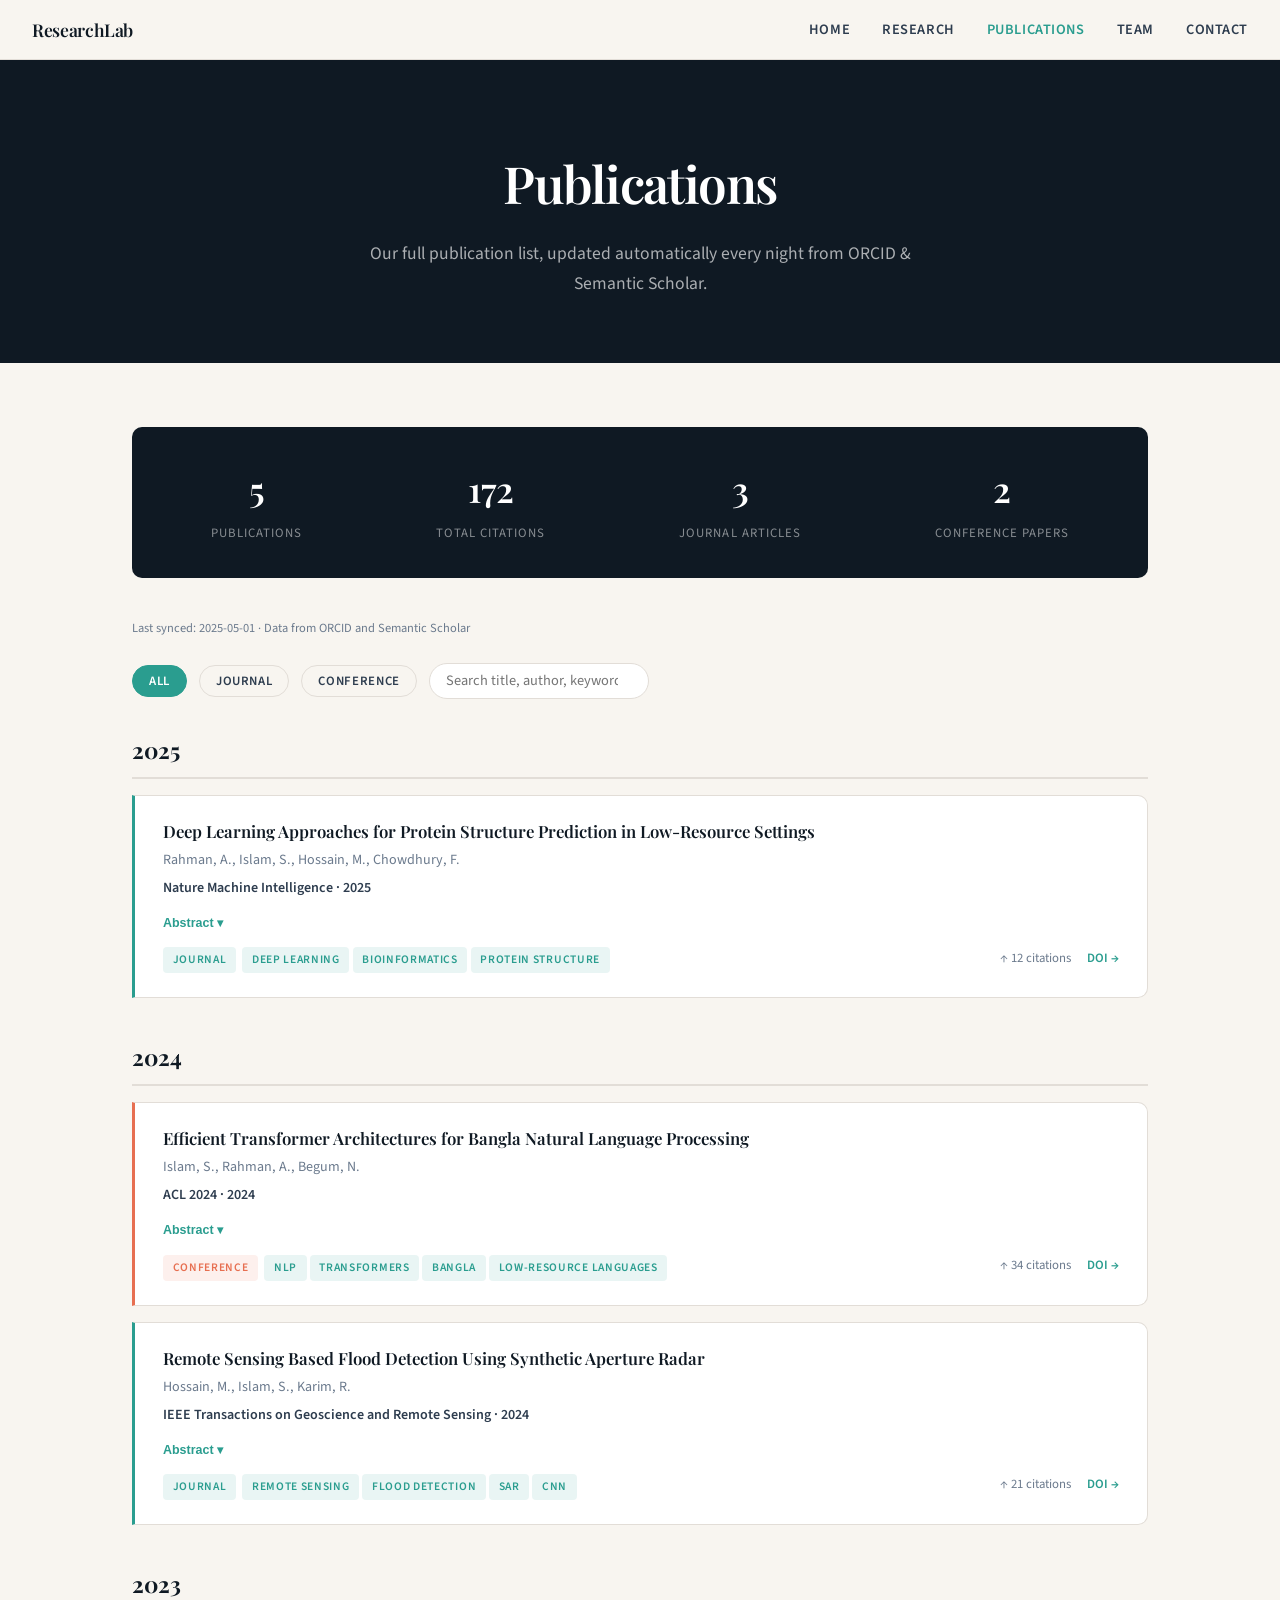
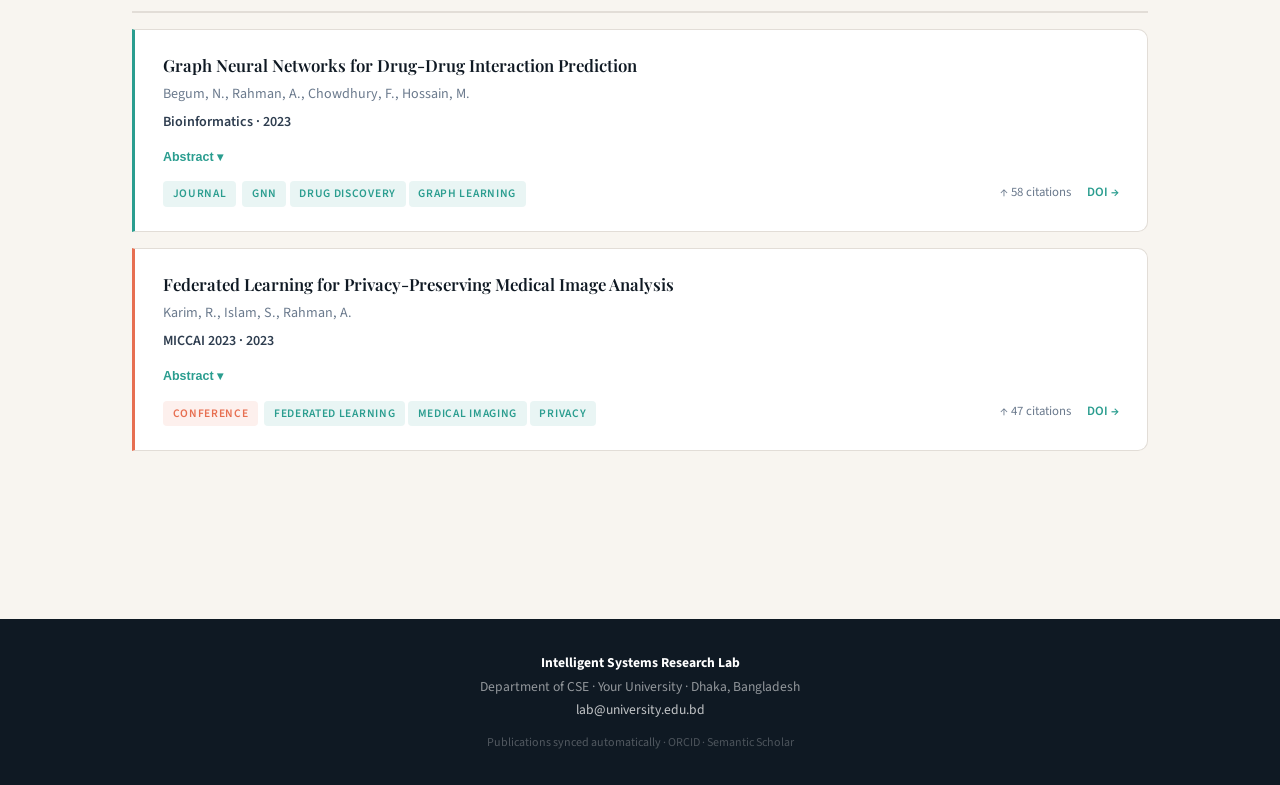
==== publications.html @ f10a3246 "Add files via upload" ====
<!DOCTYPE html>
<html lang="en">
<head>
  <meta charset="UTF-8"/>
  <meta name="viewport" content="width=device-width, initial-scale=1.0"/>
  <meta name="description" content="Full publication list — updated automatically from ORCID and Semantic Scholar."/>
  <title>Publications — ResearchLab</title>
  <link rel="stylesheet" href="css/style.css"/>
</head>
<body>

<nav>
  <a class="nav-logo" href="index.html">ResearchLab</a>
  <ul class="nav-links">
    <li><a href="index.html">Home</a></li>
    <li><a href="research.html">Research</a></li>
    <li><a href="publications.html" class="active">Publications</a></li>
    <li><a href="team.html">Team</a></li>
    <li><a href="contact.html">Contact</a></li>
  </ul>
</nav>

<div class="page-hero">
  <h1>Publications</h1>
  <p>Our full publication list, updated automatically every night from ORCID &amp; Semantic Scholar.</p>
</div>

<section>
  <div class="container">

    <!-- Stats -->
    <div class="stats-bar" style="margin-bottom:2.5rem;justify-content:space-around;">
      <div class="stat"><span class="stat-number" id="total-pubs">—</span><span class="stat-label">Publications</span></div>
      <div class="stat"><span class="stat-number" id="total-citations">—</span><span class="stat-label">Total citations</span></div>
      <div class="stat"><span class="stat-number" id="total-journals">—</span><span class="stat-label">Journal articles</span></div>
      <div class="stat"><span class="stat-number" id="total-confs">—</span><span class="stat-label">Conference papers</span></div>
    </div>

    <!-- Last updated -->
    <p class="updated-note" id="last-updated"></p>

    <!-- Filters -->
    <div class="filter-bar">
      <button class="filter-btn active" data-filter="all">All</button>
      <button class="filter-btn" data-filter="journal">Journal</button>
      <button class="filter-btn type-conf" data-filter="conference">Conference</button>
      <input type="search" id="search-box" placeholder="Search title, author, keyword…"/>
    </div>

    <!-- Year groups rendered here -->
    <div id="pub-list">
      <p style="color:var(--ink-3);">Loading publications…</p>
    </div>

  </div>
</section>

<footer>
  <strong>Intelligent Systems Research Lab</strong><br>
  Department of CSE · Your University · Dhaka, Bangladesh<br>
  <a href="mailto:lab@university.edu.bd">lab@university.edu.bd</a>
  <p style="margin-top:0.75rem;font-size:0.75rem;opacity:0.5;">Publications synced automatically · <a href="https://orcid.org" target="_blank" rel="noopener" style="color:rgba(255,255,255,0.5)">ORCID</a> · <a href="https://semanticscholar.org" target="_blank" rel="noopener" style="color:rgba(255,255,255,0.5)">Semantic Scholar</a></p>
</footer>

<script src="js/publications.js"></script>
</body>
</html>
---- css/style.css ----
/* ── Fonts ── */
@import url('https://fonts.googleapis.com/css2?family=Playfair+Display:wght@400;600&family=Source+Sans+3:wght@300;400;600&display=swap');

/* ── Variables ── */
:root {
  --ink:     #0f1923;
  --ink-2:   #2e3d4f;
  --ink-3:   #6b7a8d;
  --bg:      #f8f5f0;
  --bg-card: #ffffff;
  --accent:  #2a9d8f;
  --accent-2:#e76f51;
  --border:  #e2ddd7;
  --font-head: 'Playfair Display', Georgia, serif;
  --font-body: 'Source Sans 3', sans-serif;
  --radius: 10px;
  --shadow: 0 2px 16px rgba(15,25,35,0.07);
}

/* ── Reset ── */
*, *::before, *::after { box-sizing: border-box; margin: 0; padding: 0; }
html { scroll-behavior: smooth; }
body {
  font-family: var(--font-body);
  font-size: 16px;
  line-height: 1.7;
  color: var(--ink);
  background: var(--bg);
}
img { max-width: 100%; display: block; }
a { color: var(--accent); text-decoration: none; }
a:hover { text-decoration: underline; }

/* ── Nav ── */
nav {
  position: sticky;
  top: 0;
  z-index: 100;
  background: rgba(248,245,240,0.92);
  backdrop-filter: blur(10px);
  border-bottom: 1px solid var(--border);
  padding: 0 2rem;
  display: flex;
  align-items: center;
  justify-content: space-between;
  height: 60px;
}
.nav-logo {
  font-family: var(--font-head);
  font-size: 1.1rem;
  color: var(--ink);
  font-weight: 600;
  letter-spacing: -0.02em;
}
.nav-links { display: flex; gap: 2rem; list-style: none; }
.nav-links a {
  font-size: 0.9rem;
  font-weight: 600;
  color: var(--ink-2);
  letter-spacing: 0.04em;
  text-transform: uppercase;
  transition: color 0.2s;
}
.nav-links a:hover, .nav-links a.active { color: var(--accent); text-decoration: none; }

/* ── Page hero ── */
.page-hero {
  background: var(--ink);
  color: #fff;
  padding: 5rem 2rem 4rem;
  text-align: center;
}
.page-hero h1 {
  font-family: var(--font-head);
  font-size: clamp(2rem, 5vw, 3.2rem);
  font-weight: 600;
  margin-bottom: 0.75rem;
  letter-spacing: -0.03em;
}
.page-hero p {
  font-size: 1.1rem;
  color: rgba(255,255,255,0.65);
  max-width: 560px;
  margin: 0 auto;
}

/* ── Container ── */
.container { max-width: 1080px; margin: 0 auto; padding: 0 2rem; }

/* ── Section ── */
section { padding: 4rem 0; }
.section-label {
  font-size: 0.75rem;
  font-weight: 600;
  letter-spacing: 0.12em;
  text-transform: uppercase;
  color: var(--accent);
  margin-bottom: 0.5rem;
}
.section-title {
  font-family: var(--font-head);
  font-size: clamp(1.6rem, 3vw, 2.2rem);
  font-weight: 600;
  color: var(--ink);
  margin-bottom: 1rem;
  letter-spacing: -0.02em;
}
.section-sub {
  color: var(--ink-3);
  font-size: 1rem;
  max-width: 560px;
  margin-bottom: 2.5rem;
}

/* ── Cards grid ── */
.grid-3 { display: grid; grid-template-columns: repeat(auto-fill, minmax(300px, 1fr)); gap: 1.5rem; }
.grid-2 { display: grid; grid-template-columns: repeat(auto-fill, minmax(400px, 1fr)); gap: 1.5rem; }

.card {
  background: var(--bg-card);
  border: 1px solid var(--border);
  border-radius: var(--radius);
  padding: 1.75rem;
  box-shadow: var(--shadow);
  transition: transform 0.2s, box-shadow 0.2s;
}
.card:hover {
  transform: translateY(-3px);
  box-shadow: 0 8px 32px rgba(15,25,35,0.12);
}

/* ── Tags ── */
.tag {
  display: inline-block;
  font-size: 0.72rem;
  font-weight: 600;
  letter-spacing: 0.06em;
  text-transform: uppercase;
  padding: 0.2rem 0.6rem;
  border-radius: 4px;
  background: rgba(42,157,143,0.1);
  color: var(--accent);
  margin: 0.2rem 0.2rem 0 0;
}
.tag.type-journal { background: rgba(42,157,143,0.1); color: var(--accent); }
.tag.type-conference { background: rgba(231,111,81,0.1); color: var(--accent-2); }

/* ── Publication item ── */
.pub-item {
  background: var(--bg-card);
  border: 1px solid var(--border);
  border-left: 3px solid var(--accent);
  border-radius: 0 var(--radius) var(--radius) 0;
  padding: 1.5rem 1.75rem;
  margin-bottom: 1rem;
  transition: box-shadow 0.2s;
}
.pub-item.conference { border-left-color: var(--accent-2); }
.pub-item:hover { box-shadow: var(--shadow); }
.pub-title {
  font-family: var(--font-head);
  font-size: 1.05rem;
  font-weight: 600;
  color: var(--ink);
  margin-bottom: 0.35rem;
  line-height: 1.4;
}
.pub-title a { color: var(--ink); }
.pub-title a:hover { color: var(--accent); text-decoration: none; }
.pub-authors { font-size: 0.88rem; color: var(--ink-3); margin-bottom: 0.25rem; }
.pub-venue {
  font-size: 0.88rem;
  font-weight: 600;
  color: var(--ink-2);
  margin-bottom: 0.5rem;
}
.pub-abstract {
  font-size: 0.88rem;
  color: var(--ink-3);
  margin: 0.5rem 0 0.75rem;
  display: none;
  line-height: 1.6;
}
.pub-meta {
  display: flex;
  align-items: center;
  gap: 1rem;
  flex-wrap: wrap;
  margin-top: 0.5rem;
}
.pub-citations {
  font-size: 0.8rem;
  color: var(--ink-3);
  display: flex;
  align-items: center;
  gap: 0.3rem;
}
.pub-tags { flex: 1; }
.pub-link {
  font-size: 0.8rem;
  font-weight: 600;
  color: var(--accent);
}

/* ── Filter bar ── */
.filter-bar {
  display: flex;
  gap: 0.75rem;
  flex-wrap: wrap;
  margin-bottom: 2rem;
  align-items: center;
}
.filter-btn {
  font-family: var(--font-body);
  font-size: 0.8rem;
  font-weight: 600;
  letter-spacing: 0.05em;
  text-transform: uppercase;
  padding: 0.4rem 1rem;
  border-radius: 999px;
  border: 1.5px solid var(--border);
  background: transparent;
  color: var(--ink-2);
  cursor: pointer;
  transition: all 0.18s;
}
.filter-btn:hover, .filter-btn.active {
  background: var(--accent);
  border-color: var(--accent);
  color: #fff;
}
.filter-btn.type-conf.active { background: var(--accent-2); border-color: var(--accent-2); }

#search-box {
  font-family: var(--font-body);
  font-size: 0.9rem;
  padding: 0.4rem 1rem;
  border-radius: 999px;
  border: 1.5px solid var(--border);
  background: var(--bg-card);
  color: var(--ink);
  width: 220px;
  transition: border-color 0.2s;
}
#search-box:focus { outline: none; border-color: var(--accent); }

/* ── Stats bar ── */
.stats-bar {
  display: flex;
  gap: 2.5rem;
  padding: 2rem;
  background: var(--ink);
  border-radius: var(--radius);
  margin-bottom: 3rem;
  flex-wrap: wrap;
}
.stat { text-align: center; }
.stat-number {
  font-family: var(--font-head);
  font-size: 2.2rem;
  font-weight: 600;
  color: #fff;
  display: block;
}
.stat-label { font-size: 0.8rem; color: rgba(255,255,255,0.5); text-transform: uppercase; letter-spacing: 0.08em; }

/* ── Team cards ── */
.team-card {
  background: var(--bg-card);
  border: 1px solid var(--border);
  border-radius: var(--radius);
  padding: 1.5rem;
  text-align: center;
  box-shadow: var(--shadow);
  transition: transform 0.2s;
}
.team-card:hover { transform: translateY(-3px); }
.team-avatar {
  width: 80px; height: 80px;
  border-radius: 50%;
  background: var(--ink);
  color: #fff;
  font-family: var(--font-head);
  font-size: 1.6rem;
  display: flex; align-items: center; justify-content: center;
  margin: 0 auto 1rem;
}
.team-name { font-family: var(--font-head); font-size: 1.05rem; font-weight: 600; margin-bottom: 0.2rem; }
.team-role { font-size: 0.82rem; color: var(--accent); font-weight: 600; text-transform: uppercase; letter-spacing: 0.06em; margin-bottom: 0.4rem; }
.team-field { font-size: 0.85rem; color: var(--ink-3); }
.team-links { margin-top: 0.75rem; display: flex; gap: 0.5rem; justify-content: center; flex-wrap: wrap; }
.team-links a {
  font-size: 0.75rem; font-weight: 600;
  padding: 0.2rem 0.6rem;
  border: 1px solid var(--border);
  border-radius: 4px;
  color: var(--ink-2);
  transition: all 0.15s;
}
.team-links a:hover { border-color: var(--accent); color: var(--accent); text-decoration: none; }

/* ── News items ── */
.news-item {
  display: flex;
  gap: 1.5rem;
  padding: 1.25rem 0;
  border-bottom: 1px solid var(--border);
  align-items: flex-start;
}
.news-date {
  font-size: 0.78rem;
  font-weight: 600;
  color: var(--ink-3);
  text-transform: uppercase;
  letter-spacing: 0.06em;
  min-width: 70px;
  padding-top: 0.2rem;
}
.news-content h4 { font-size: 0.95rem; font-weight: 600; margin-bottom: 0.2rem; }
.news-content p { font-size: 0.85rem; color: var(--ink-3); }

/* ── Footer ── */
footer {
  background: var(--ink);
  color: rgba(255,255,255,0.55);
  text-align: center;
  padding: 2rem;
  font-size: 0.85rem;
  margin-top: 4rem;
}
footer a { color: rgba(255,255,255,0.75); }
footer strong { color: #fff; }

/* ── Utility ── */
.text-center { text-align: center; }
.mt-1 { margin-top: 1rem; }
.no-results { text-align: center; padding: 3rem; color: var(--ink-3); font-size: 0.95rem; }
.updated-note { font-size: 0.78rem; color: var(--ink-3); margin-bottom: 1.5rem; }

/* ── Responsive ── */
@media (max-width: 640px) {
  nav { padding: 0 1rem; }
  .nav-links { gap: 1rem; }
  .nav-links a { font-size: 0.8rem; }
  .container { padding: 0 1rem; }
  .stats-bar { gap: 1.5rem; justify-content: center; }
  .grid-2 { grid-template-columns: 1fr; }
}
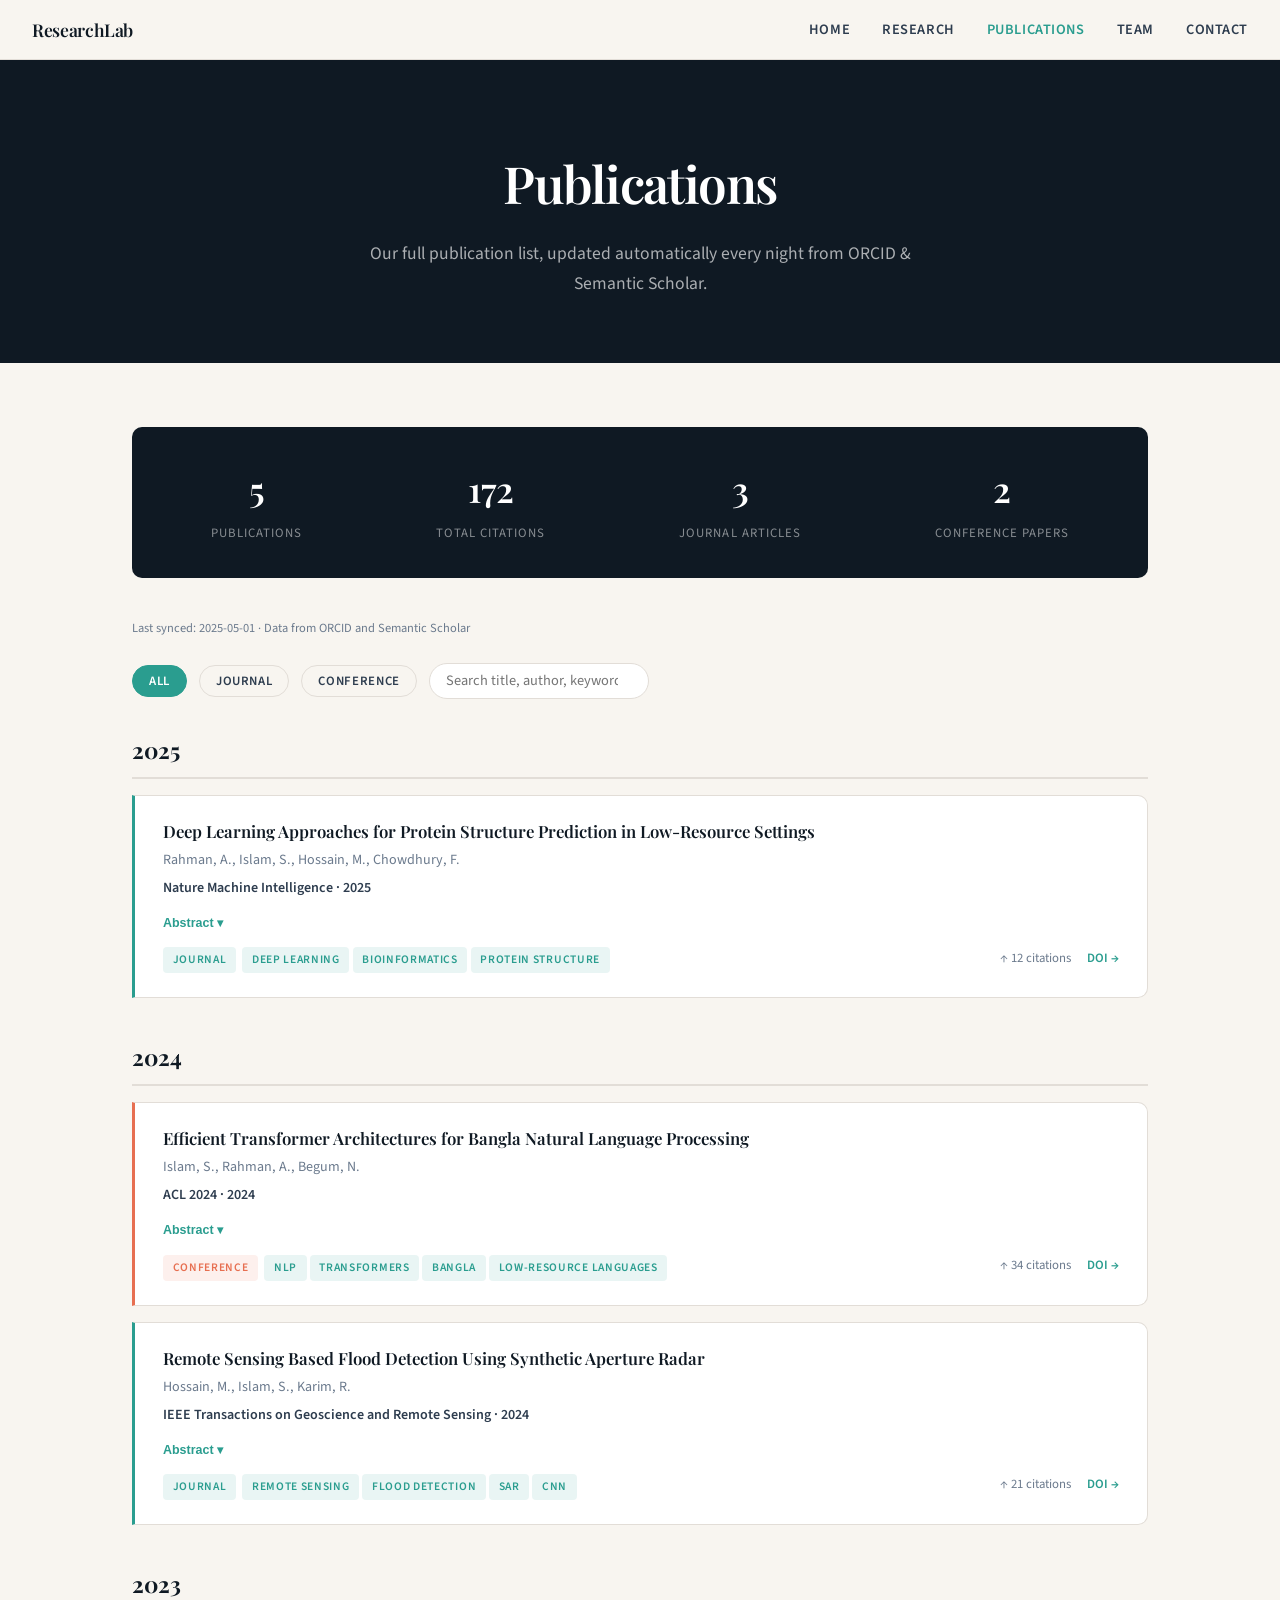
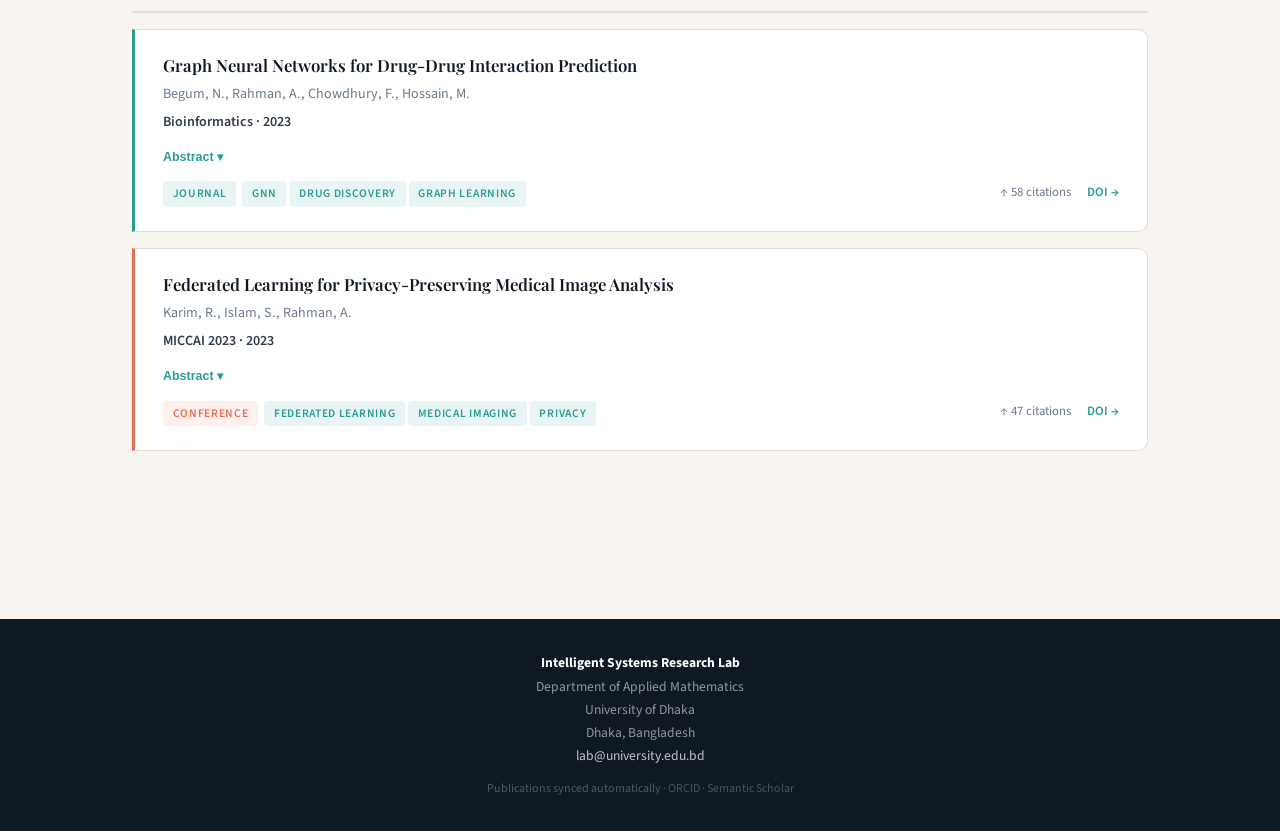
==== commit dec7b4f9: "Update footer with new department and university info" ====
--- a/publications.html
+++ b/publications.html
@@ -57,7 +57,8 @@
 
 <footer>
   <strong>Intelligent Systems Research Lab</strong><br>
-  Department of CSE · Your University · Dhaka, Bangladesh<br>
+  Department of Applied Mathematics <br>
+  University of Dhaka <br>Dhaka, Bangladesh<br>
   <a href="mailto:lab@university.edu.bd">lab@university.edu.bd</a>
   <p style="margin-top:0.75rem;font-size:0.75rem;opacity:0.5;">Publications synced automatically · <a href="https://orcid.org" target="_blank" rel="noopener" style="color:rgba(255,255,255,0.5)">ORCID</a> · <a href="https://semanticscholar.org" target="_blank" rel="noopener" style="color:rgba(255,255,255,0.5)">Semantic Scholar</a></p>
 </footer>
